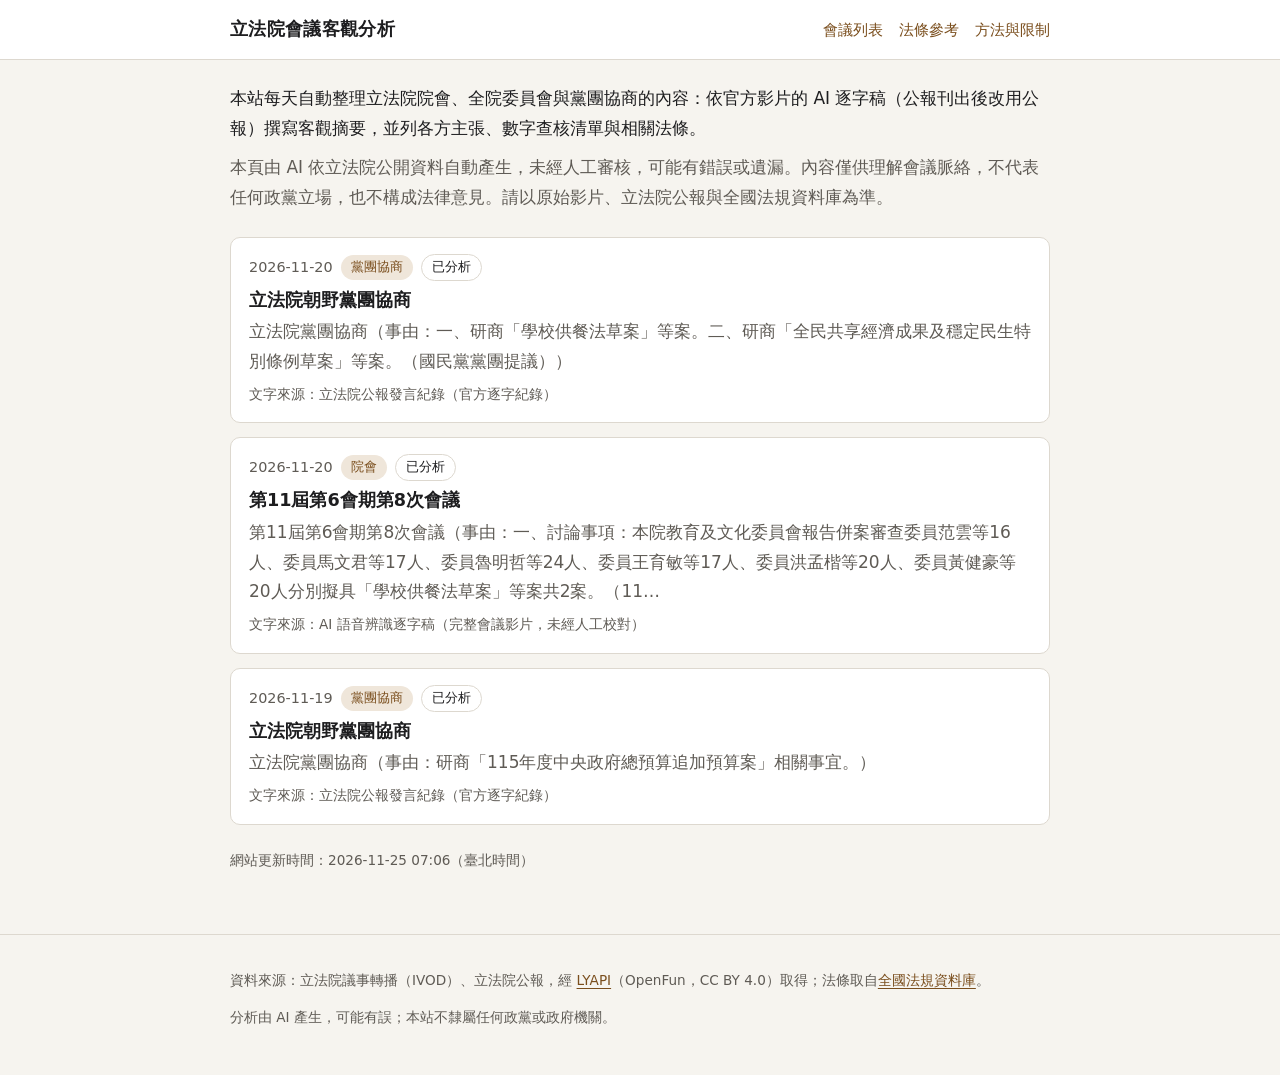
==== docs/index.html @ 0b8a0b53 "更新會議分析 2026-11-25 07:06" ====
<!doctype html>
<html lang="zh-Hant-TW">
<head>
<meta charset="utf-8">
<meta name="viewport" content="width=device-width, initial-scale=1">
<title>立法院會議客觀分析</title>
<meta name="description" content="立法院會議客觀分析">
<link rel="stylesheet" href="style.css">
</head>
<body>
<header class="site-header"><div class="wrap">
  <a class="brand" href="">立法院會議客觀分析</a>
  <nav><a href="">會議列表</a><a href="laws.html">法條參考</a><a href="about.html">方法與限制</a></nav>
</div></header>
<main class="wrap">
<section class="intro">
<p>本站每天自動整理立法院院會、全院委員會與黨團協商的內容：依官方影片的 AI 逐字稿（公報刊出後改用公報）撰寫客觀摘要，並列各方主張、數字查核清單與相關法條。</p>
<p class="muted">本頁由 AI 依立法院公開資料自動產生，未經人工審核，可能有錯誤或遺漏。內容僅供理解會議脈絡，不代表任何政黨立場，也不構成法律意見。請以原始影片、立法院公報與全國法規資料庫為準。</p>
</section>
<ul class="cards"><li class="card">
  <a href="m/2026-11-20-caucus-2026111843/">
    <div class="card-top"><span class="date">2026-11-20</span>
      <span class="tag">黨團協商</span>
      <span class="status ok">已分析</span></div>
    <h2>立法院朝野黨團協商</h2>
    <p class="muted">立法院黨團協商（事由：一、研商「學校供餐法草案」等案。二、研商「全民共享經濟成果及穩定民生特別條例草案」等案。（國民黨黨團提議））</p>
    <p class="source">文字來源：立法院公報發言紀錄（官方逐字紀錄）</p>
  </a>
</li>
<li class="card">
  <a href="m/2026-11-20-plenary-11-6-8/">
    <div class="card-top"><span class="date">2026-11-20</span>
      <span class="tag">院會</span>
      <span class="status ok">已分析</span></div>
    <h2>第11屆第6會期第8次會議</h2>
    <p class="muted">第11屆第6會期第8次會議（事由：一、討論事項：本院教育及文化委員會報告併案審查委員范雲等16人、委員馬文君等17人、委員魯明哲等24人、委員王育敏等17人、委員洪孟楷等20人、委員黃健豪等20人分別擬具「學校供餐法草案」等案共2案。（11…</p>
    <p class="source">文字來源：AI 語音辨識逐字稿（完整會議影片，未經人工校對）</p>
  </a>
</li>
<li class="card">
  <a href="m/2026-11-19-caucus-2026111740/">
    <div class="card-top"><span class="date">2026-11-19</span>
      <span class="tag">黨團協商</span>
      <span class="status ok">已分析</span></div>
    <h2>立法院朝野黨團協商</h2>
    <p class="muted">立法院黨團協商（事由：研商「115年度中央政府總預算追加預算案」相關事宜。）</p>
    <p class="source">文字來源：立法院公報發言紀錄（官方逐字紀錄）</p>
  </a>
</li></ul>
<p class="muted small">網站更新時間：2026-11-25 07:06（臺北時間）</p>
</main>
<footer class="site-footer"><div class="wrap">
  <p>資料來源：立法院議事轉播（IVOD）、立法院公報，經 <a href="https://v2.ly.govapi.tw/">LYAPI</a>（OpenFun，CC BY 4.0）取得；法條取自<a href="https://law.moj.gov.tw/">全國法規資料庫</a>。</p>
  <p>分析由 AI 產生，可能有誤；本站不隸屬任何政黨或政府機關。</p>
</div></footer>
</body>
</html>
---- docs/style.css ----
/* 刻意不使用任何政黨的代表色（藍、綠、白／青綠、黃），維持中性。 */
:root {
  --paper: #f6f4ef;
  --card: #ffffff;
  --ink: #1d1d1f;
  --muted: #5f5b55;
  --line: #ddd8cf;
  --accent: #7a4e1d;
  --accent-soft: #efe6da;
  --warn: #8a5a00;
  --warn-soft: #fbf1dc;
  --error: #8f2d2d;
  --error-soft: #f7e3e1;
  --radius: 10px;
  --font: "Noto Sans TC", "PingFang TC", "Microsoft JhengHei", system-ui, sans-serif;
}
@media (prefers-color-scheme: dark) {
  :root {
    --paper: #17161a; --card: #211f24; --ink: #ecebe8; --muted: #a9a49c; --line: #38353b;
    --accent: #d9a86c; --accent-soft: #2e271f; --warn: #e3b55a; --warn-soft: #2f2716;
    --error: #e38b84; --error-soft: #331d1c;
  }
}
* { box-sizing: border-box; }
html { -webkit-text-size-adjust: 100%; }
body { margin: 0; background: var(--paper); color: var(--ink); font-family: var(--font);
  font-size: 17px; line-height: 1.75; }
a { color: var(--accent); text-underline-offset: 3px; }
.wrap { max-width: 860px; margin: 0 auto; padding: 0 20px; }
.muted { color: var(--muted); }
.small { font-size: 0.85rem; }

.site-header { border-bottom: 1px solid var(--line); background: var(--card); }
.site-header .wrap { display: flex; flex-wrap: wrap; align-items: center; justify-content: space-between;
  gap: 8px; padding-top: 14px; padding-bottom: 14px; }
.brand { font-weight: 700; font-size: 1.1rem; color: var(--ink); text-decoration: none; letter-spacing: .02em; }
.site-header nav a { margin-left: 16px; font-size: .95rem; text-decoration: none; }
.site-header nav a:first-child { margin-left: 0; }
main.wrap { padding-top: 24px; padding-bottom: 48px; }
.site-footer { border-top: 1px solid var(--line); color: var(--muted); font-size: .85rem; padding: 20px 0 32px; }

.intro p { margin: 0 0 10px; }
.cards { list-style: none; padding: 0; margin: 24px 0; display: grid; gap: 14px; }
.card a { display: block; padding: 16px 18px; background: var(--card); border: 1px solid var(--line);
  border-radius: var(--radius); color: inherit; text-decoration: none; transition: border-color .15s; }
.card a:hover, .card a:focus-visible { border-color: var(--accent); }
.card h2 { font-size: 1.1rem; margin: 6px 0 4px; line-height: 1.5; }
.card p { margin: 0; }
.card .source { font-size: .85rem; color: var(--muted); margin-top: 6px; }
.card-top, .meta-line { display: flex; flex-wrap: wrap; align-items: center; gap: 8px; font-size: .9rem; }
.date { font-variant-numeric: tabular-nums; color: var(--muted); }
.tag { background: var(--accent-soft); color: var(--accent); border-radius: 999px; padding: 1px 10px; font-size: .82rem; }
.status { border-radius: 999px; padding: 1px 10px; font-size: .82rem; border: 1px solid var(--line); color: var(--muted); }
.status.ok { color: var(--ink); }
.status.warn { color: var(--warn); border-color: var(--warn); background: var(--warn-soft); }
.status.error { color: var(--error); border-color: var(--error); background: var(--error-soft); }
.empty { padding: 20px; background: var(--card); border: 1px dashed var(--line); border-radius: var(--radius); }

.crumbs { font-size: .9rem; margin: 0 0 4px; }
h1 { font-size: 1.6rem; line-height: 1.4; margin: 4px 0 10px; }
.notice { background: var(--card); border: 1px solid var(--line); border-left: 4px solid var(--accent);
  border-radius: var(--radius); padding: 12px 16px; margin: 16px 0; font-size: .92rem; }
.notice.warn { border-left-color: var(--warn); background: var(--warn-soft); }
.notice ul { margin: 6px 0 0; padding-left: 1.2em; }

.analysis { margin-top: 28px; }
.analysis h2 { font-size: 1.25rem; margin: 36px 0 10px; padding-bottom: 6px; border-bottom: 1px solid var(--line); }
.analysis h3 { font-size: 1.05rem; margin: 24px 0 8px; }
.analysis blockquote { margin: 12px 0; padding: 4px 14px; border-left: 3px solid var(--line); color: var(--muted); }
.analysis code { font-size: .9em; }
.table-wrap { overflow-x: auto; margin: 14px 0; border: 1px solid var(--line); border-radius: var(--radius); background: var(--card); }
table { border-collapse: collapse; width: 100%; font-size: .9rem; line-height: 1.6; }
th, td { border-bottom: 1px solid var(--line); padding: 8px 10px; text-align: left; vertical-align: top; }
th { background: var(--accent-soft); white-space: nowrap; }
tr:last-child td { border-bottom: 0; }

.toc ul { columns: 2; padding-left: 1.2em; margin: 16px 0 8px; }
.law { margin-top: 32px; }
.law h2 { font-size: 1.25rem; margin-bottom: 4px; padding-bottom: 6px; border-bottom: 1px solid var(--line); }
.law p { margin: 4px 0; }
.article { display: grid; grid-template-columns: 7.5em 1fr; gap: 12px; padding: 10px 0; border-bottom: 1px dashed var(--line); }
.article-no { font-weight: 600; white-space: nowrap; }
.article-text { line-height: 1.8; }
.article-note { margin: 6px 0 0; padding: 6px 10px; font-size: .85rem; background: var(--warn-soft); color: var(--warn); border-radius: 6px; }
@media (max-width: 560px) {
  .article { grid-template-columns: 1fr; gap: 2px; }
  .toc ul { columns: 1; }
}
.sources { margin-top: 40px; padding-top: 12px; border-top: 1px solid var(--line); }
.sources h2 { font-size: 1.1rem; }
.links { padding-left: 1.2em; }
.clips summary { cursor: pointer; color: var(--accent); }
.clips ul { columns: 2; padding-left: 1.2em; }
@media (max-width: 560px) {
  body { font-size: 16px; }
  h1 { font-size: 1.35rem; }
  .clips ul { columns: 1; }
}
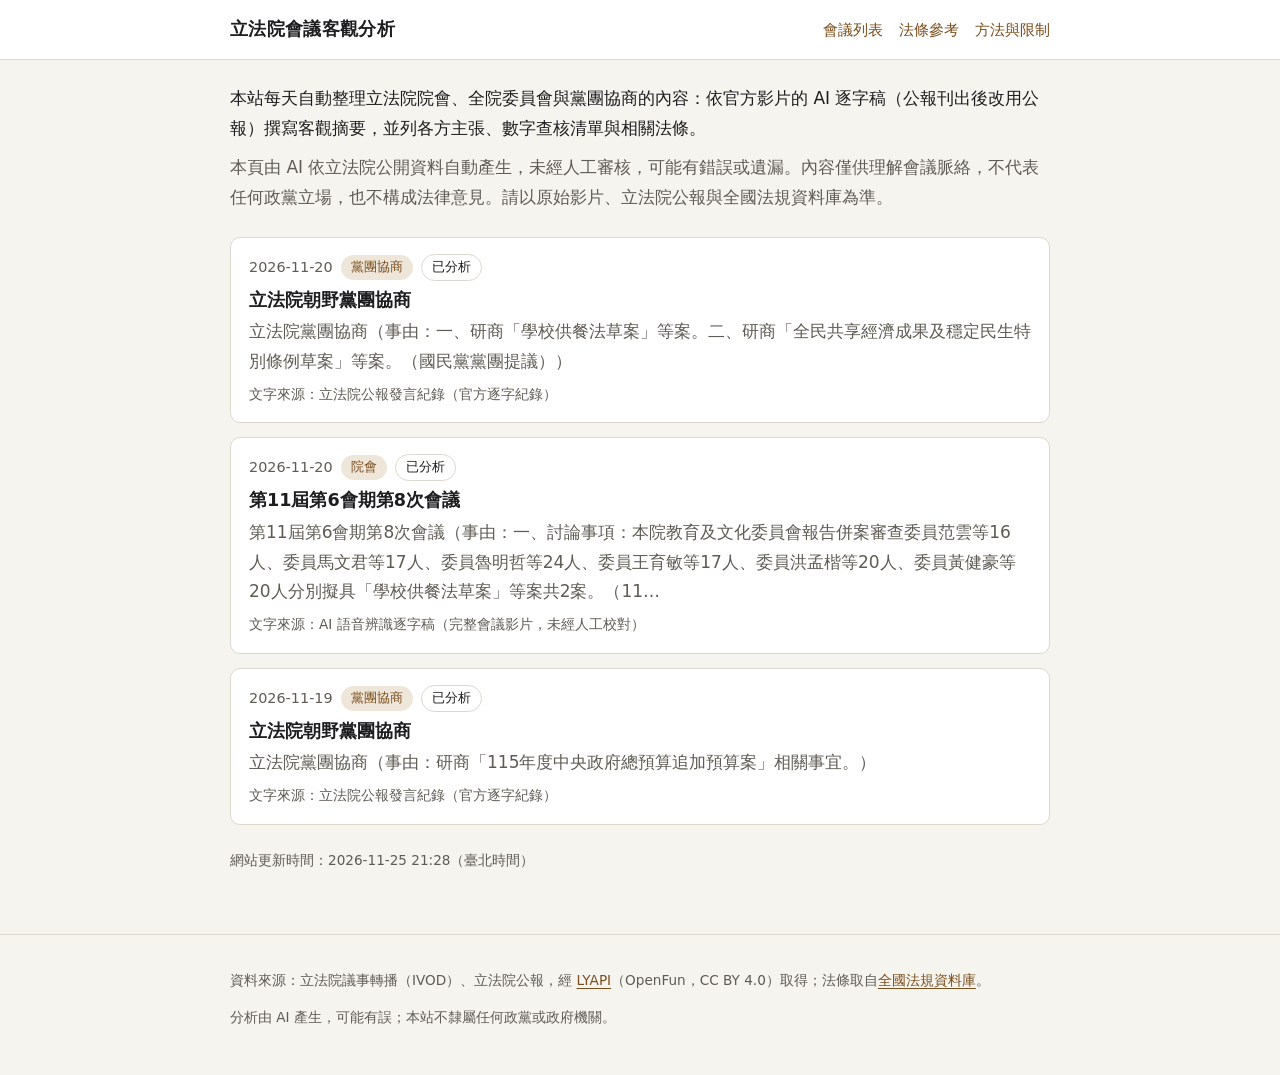
==== commit 8f34f4d5: "更新會議分析 2026-11-25 21:28" ====
--- a/docs/index.html
+++ b/docs/index.html
@@ -47,7 +47,7 @@
     <p class="source">文字來源：立法院公報發言紀錄（官方逐字紀錄）</p>
   </a>
 </li></ul>
-<p class="muted small">網站更新時間：2026-11-25 07:06（臺北時間）</p>
+<p class="muted small">網站更新時間：2026-11-25 21:28（臺北時間）</p>
 </main>
 <footer class="site-footer"><div class="wrap">
   <p>資料來源：立法院議事轉播（IVOD）、立法院公報，經 <a href="https://v2.ly.govapi.tw/">LYAPI</a>（OpenFun，CC BY 4.0）取得；法條取自<a href="https://law.moj.gov.tw/">全國法規資料庫</a>。</p>
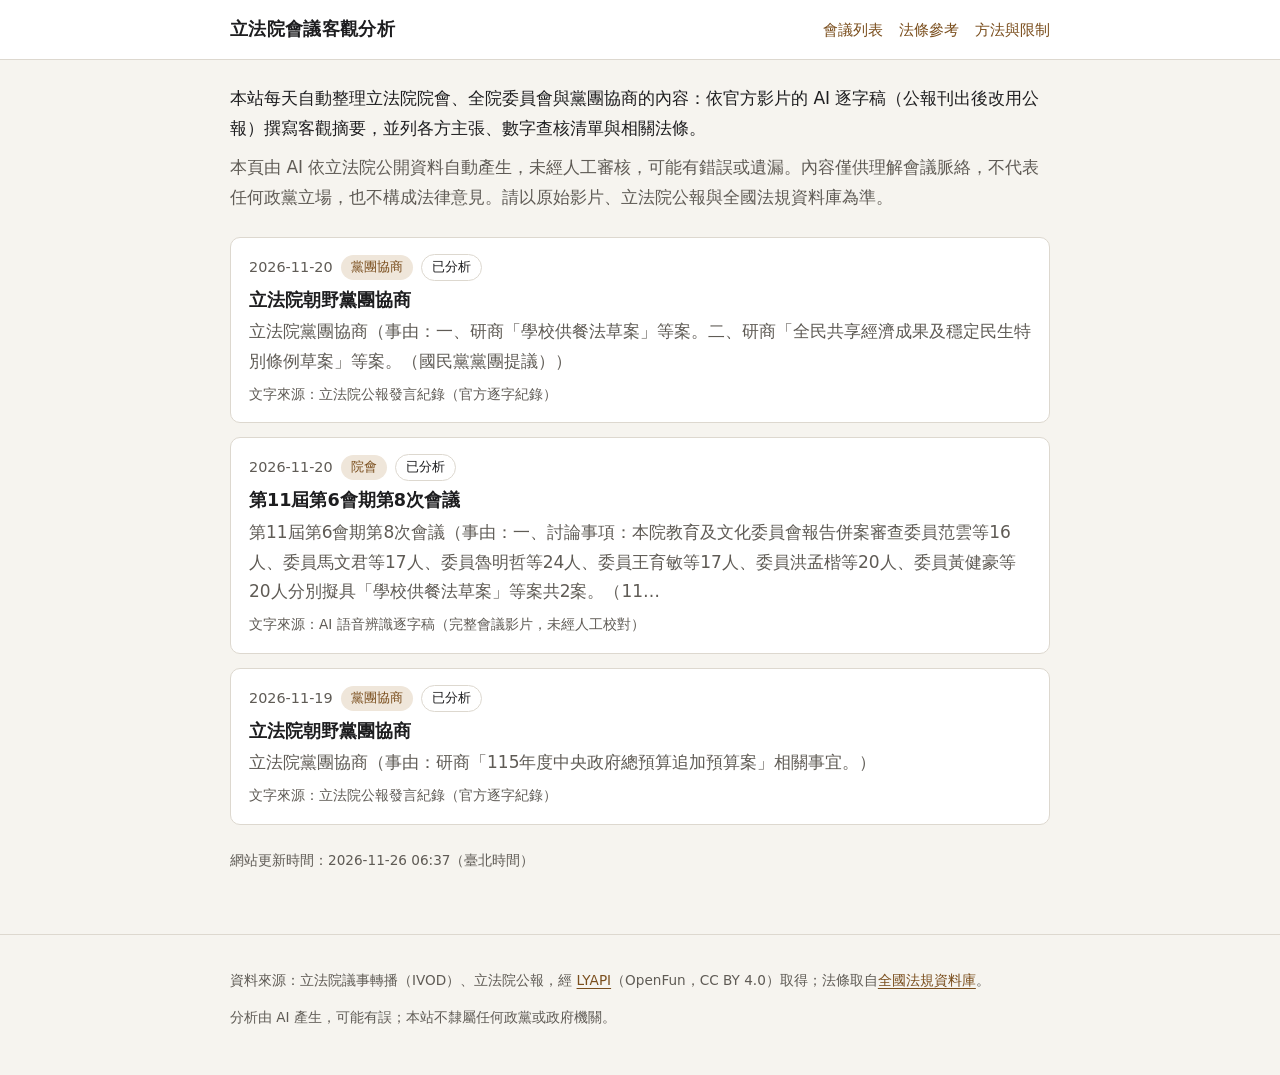
==== commit 2f680ff8: "更新會議分析 2026-11-26 06:37" ====
--- a/docs/index.html
+++ b/docs/index.html
@@ -47,7 +47,7 @@
     <p class="source">文字來源：立法院公報發言紀錄（官方逐字紀錄）</p>
   </a>
 </li></ul>
-<p class="muted small">網站更新時間：2026-11-25 21:28（臺北時間）</p>
+<p class="muted small">網站更新時間：2026-11-26 06:37（臺北時間）</p>
 </main>
 <footer class="site-footer"><div class="wrap">
   <p>資料來源：立法院議事轉播（IVOD）、立法院公報，經 <a href="https://v2.ly.govapi.tw/">LYAPI</a>（OpenFun，CC BY 4.0）取得；法條取自<a href="https://law.moj.gov.tw/">全國法規資料庫</a>。</p>
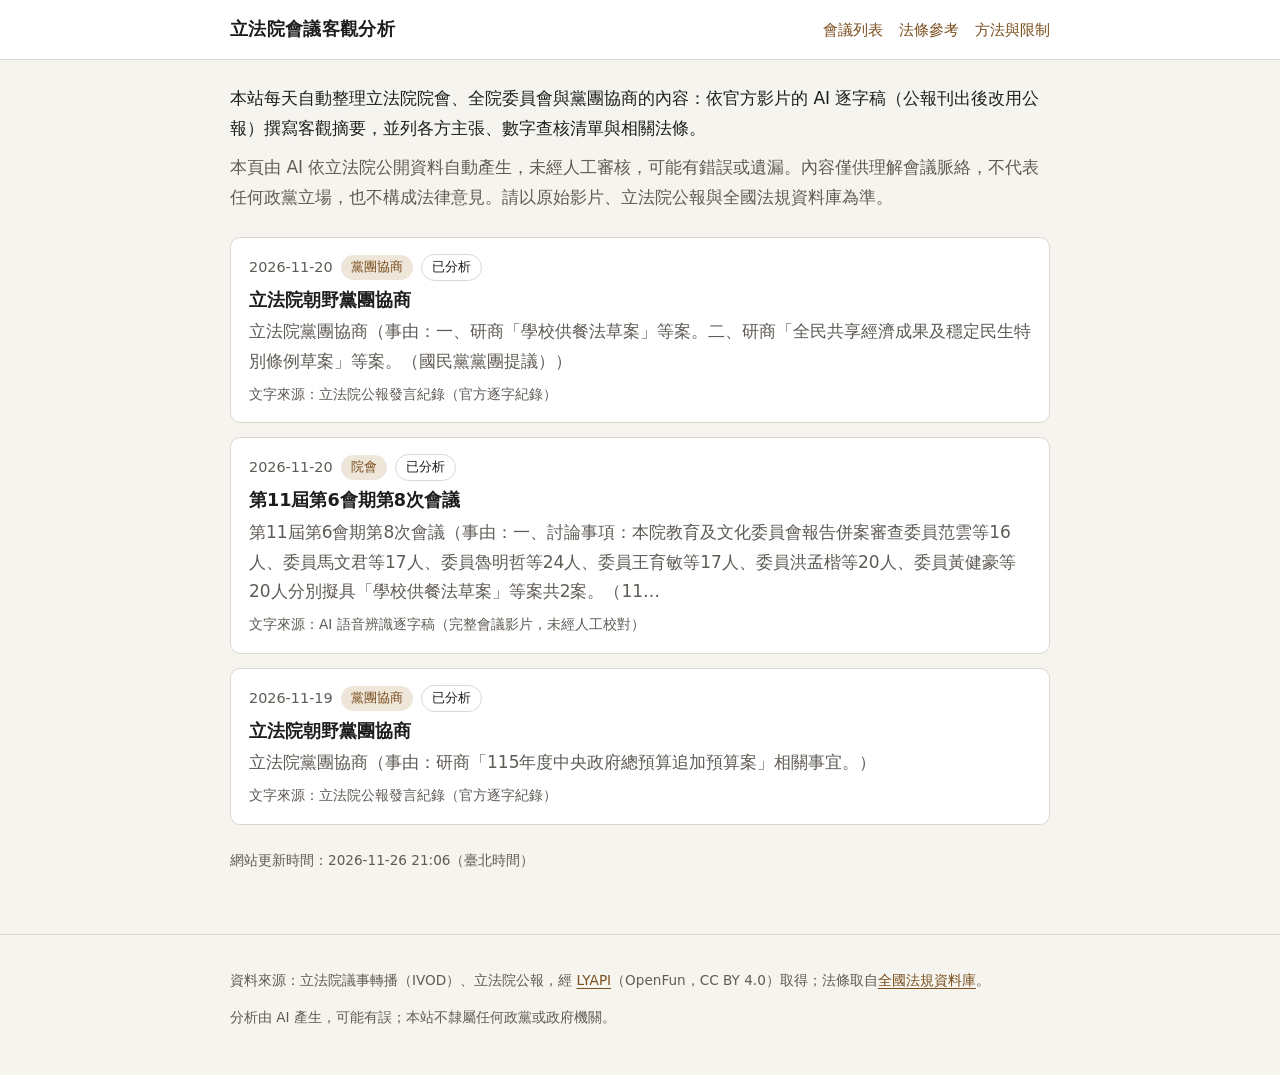
==== commit f9145d2a: "更新會議分析 2026-11-26 21:06" ====
--- a/docs/index.html
+++ b/docs/index.html
@@ -47,7 +47,7 @@
     <p class="source">文字來源：立法院公報發言紀錄（官方逐字紀錄）</p>
   </a>
 </li></ul>
-<p class="muted small">網站更新時間：2026-11-26 06:37（臺北時間）</p>
+<p class="muted small">網站更新時間：2026-11-26 21:06（臺北時間）</p>
 </main>
 <footer class="site-footer"><div class="wrap">
   <p>資料來源：立法院議事轉播（IVOD）、立法院公報，經 <a href="https://v2.ly.govapi.tw/">LYAPI</a>（OpenFun，CC BY 4.0）取得；法條取自<a href="https://law.moj.gov.tw/">全國法規資料庫</a>。</p>
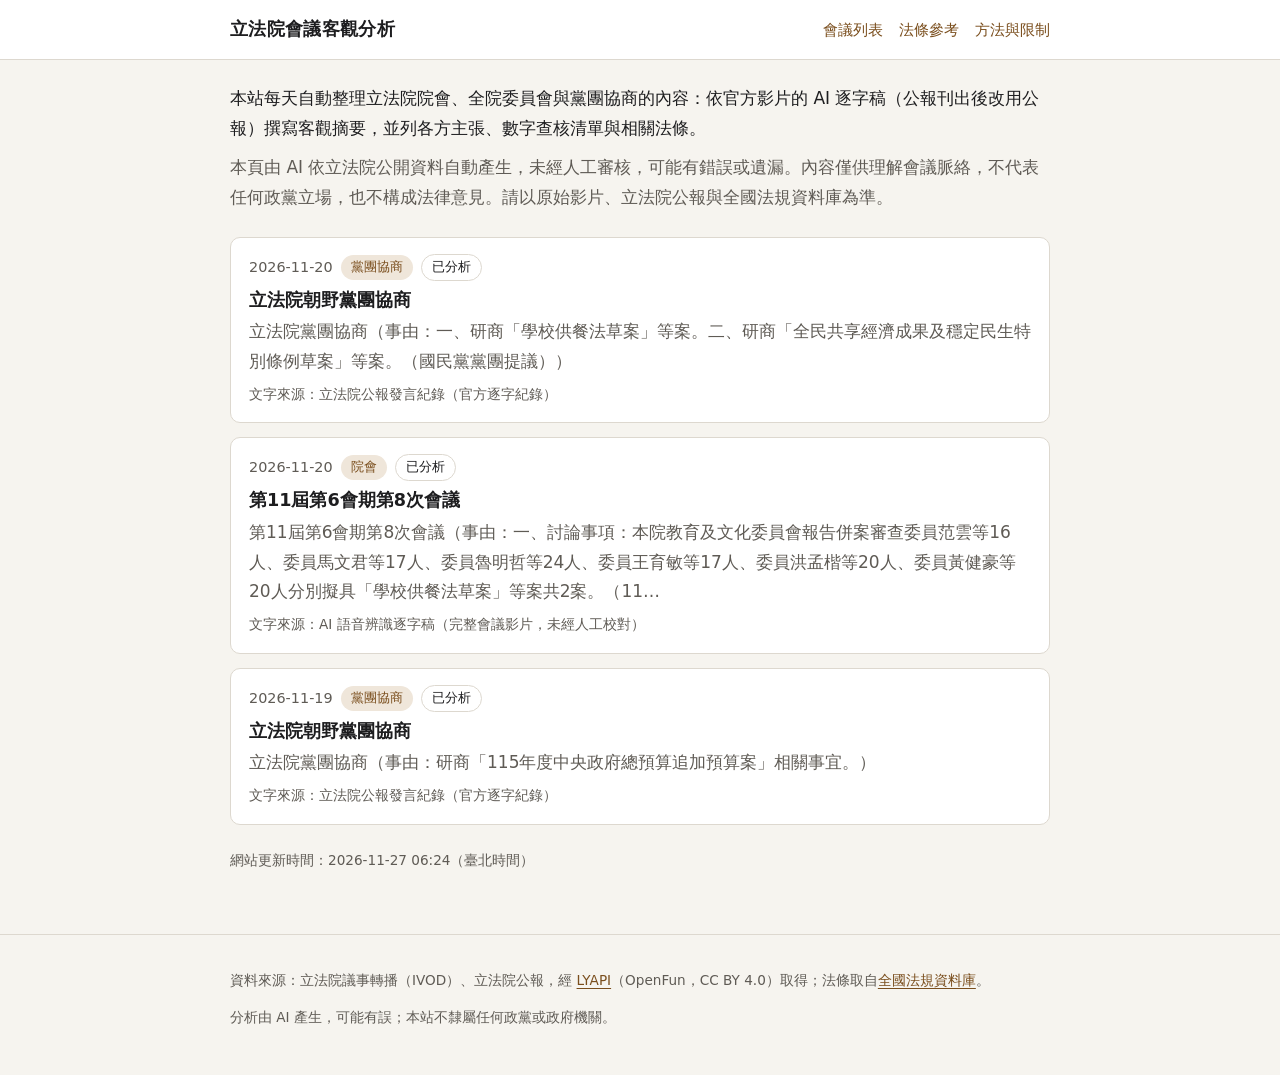
==== commit a1ff000b: "更新會議分析 2026-11-27 06:24" ====
--- a/docs/index.html
+++ b/docs/index.html
@@ -47,7 +47,7 @@
     <p class="source">文字來源：立法院公報發言紀錄（官方逐字紀錄）</p>
   </a>
 </li></ul>
-<p class="muted small">網站更新時間：2026-11-26 21:06（臺北時間）</p>
+<p class="muted small">網站更新時間：2026-11-27 06:24（臺北時間）</p>
 </main>
 <footer class="site-footer"><div class="wrap">
   <p>資料來源：立法院議事轉播（IVOD）、立法院公報，經 <a href="https://v2.ly.govapi.tw/">LYAPI</a>（OpenFun，CC BY 4.0）取得；法條取自<a href="https://law.moj.gov.tw/">全國法規資料庫</a>。</p>
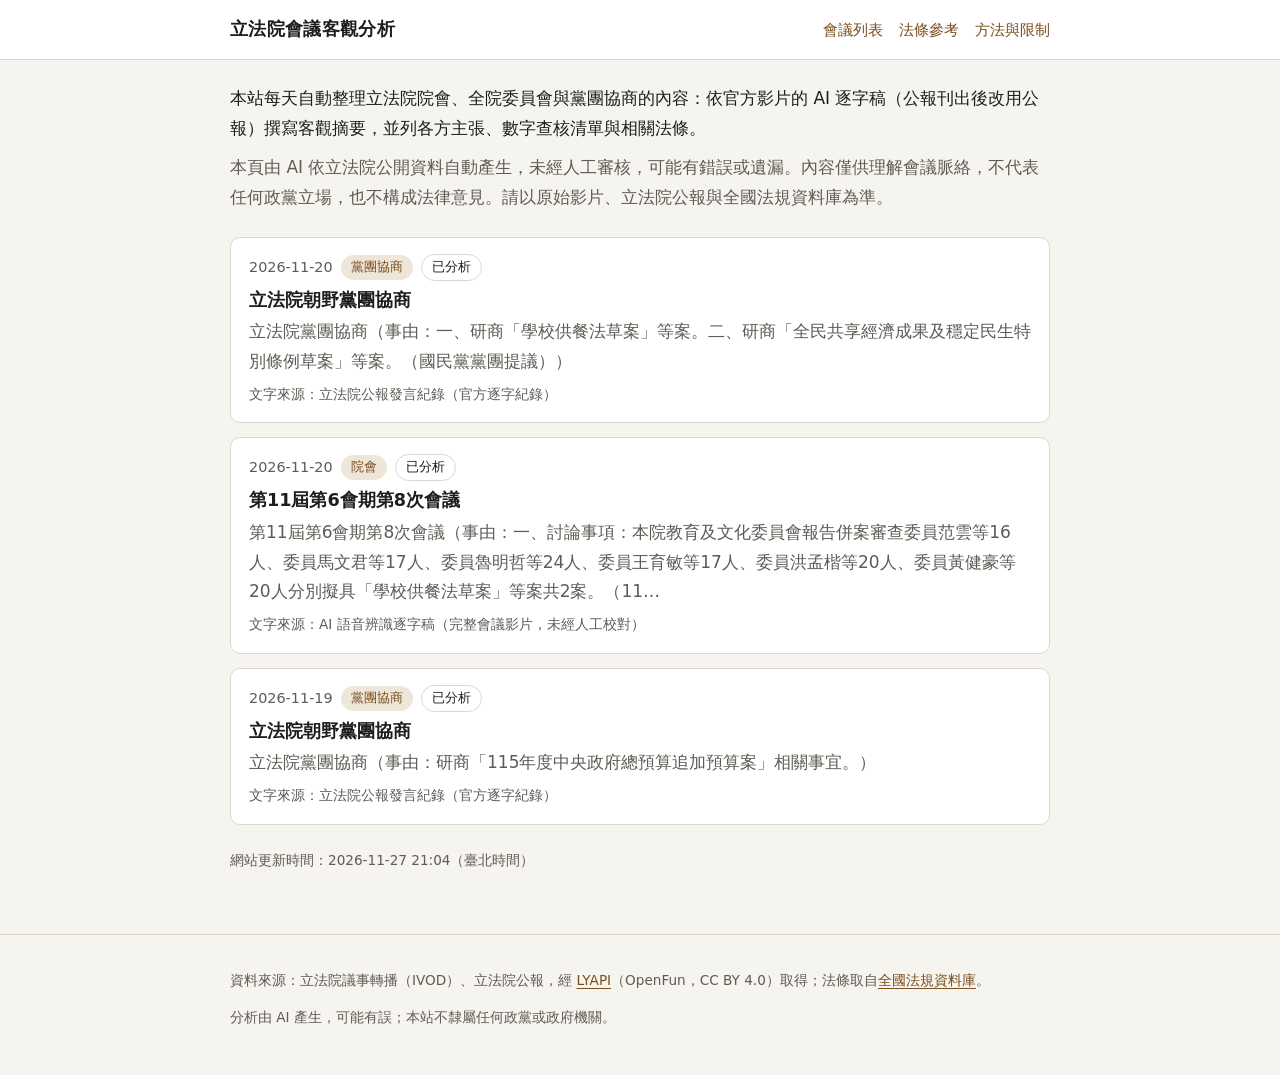
==== commit edff6c47: "更新會議分析 2026-11-27 21:04" ====
--- a/docs/index.html
+++ b/docs/index.html
@@ -47,7 +47,7 @@
     <p class="source">文字來源：立法院公報發言紀錄（官方逐字紀錄）</p>
   </a>
 </li></ul>
-<p class="muted small">網站更新時間：2026-11-27 06:24（臺北時間）</p>
+<p class="muted small">網站更新時間：2026-11-27 21:04（臺北時間）</p>
 </main>
 <footer class="site-footer"><div class="wrap">
   <p>資料來源：立法院議事轉播（IVOD）、立法院公報，經 <a href="https://v2.ly.govapi.tw/">LYAPI</a>（OpenFun，CC BY 4.0）取得；法條取自<a href="https://law.moj.gov.tw/">全國法規資料庫</a>。</p>
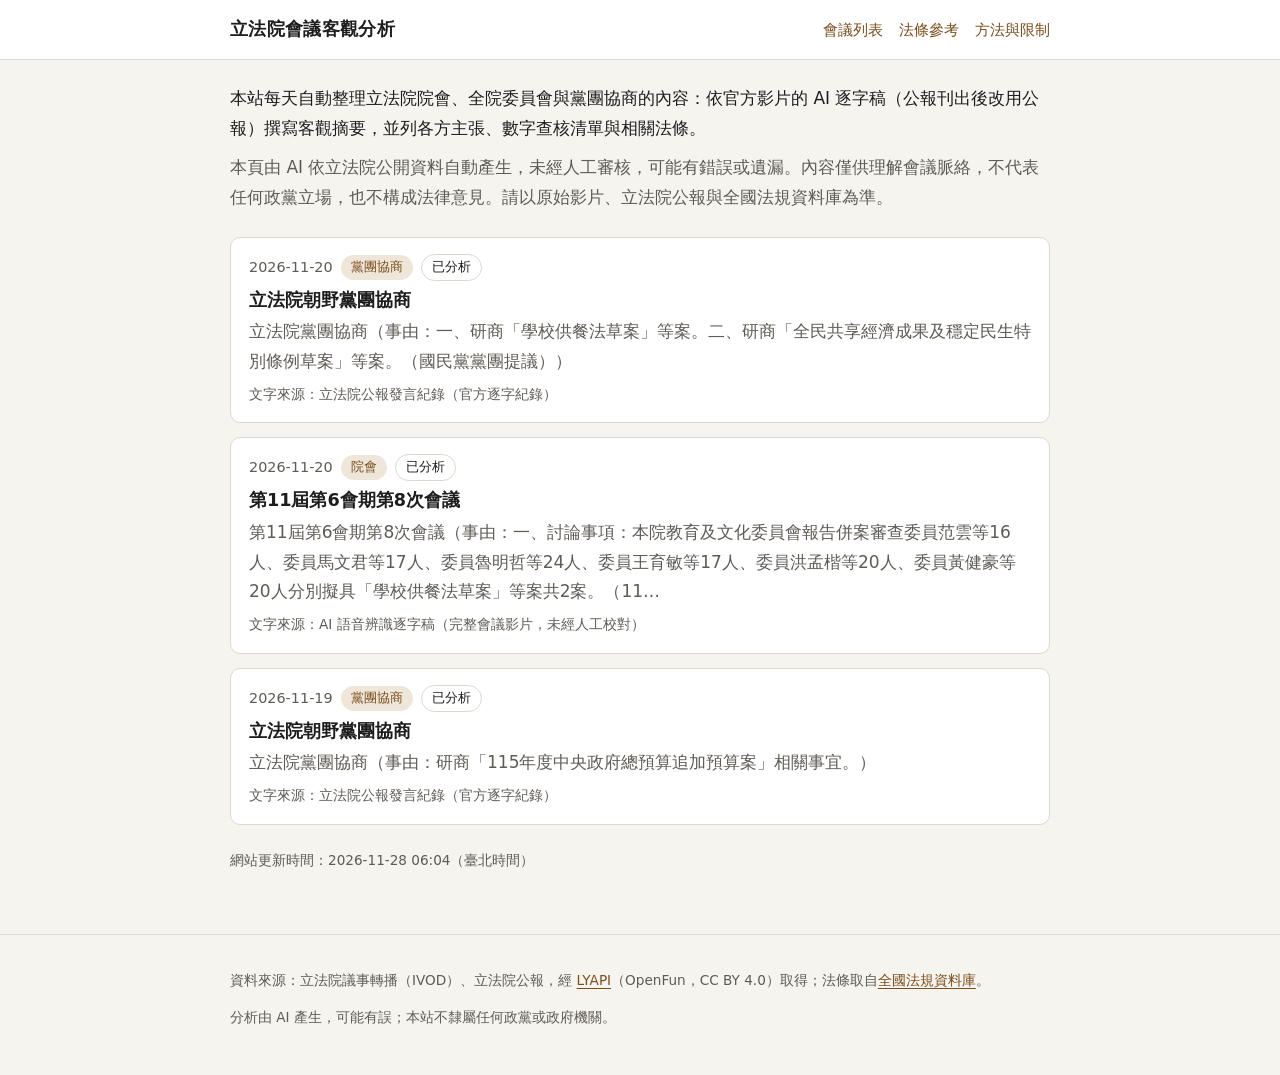
==== commit 6fb3367b: "更新會議分析 2026-11-28 06:04" ====
--- a/docs/index.html
+++ b/docs/index.html
@@ -47,7 +47,7 @@
     <p class="source">文字來源：立法院公報發言紀錄（官方逐字紀錄）</p>
   </a>
 </li></ul>
-<p class="muted small">網站更新時間：2026-11-27 21:04（臺北時間）</p>
+<p class="muted small">網站更新時間：2026-11-28 06:04（臺北時間）</p>
 </main>
 <footer class="site-footer"><div class="wrap">
   <p>資料來源：立法院議事轉播（IVOD）、立法院公報，經 <a href="https://v2.ly.govapi.tw/">LYAPI</a>（OpenFun，CC BY 4.0）取得；法條取自<a href="https://law.moj.gov.tw/">全國法規資料庫</a>。</p>
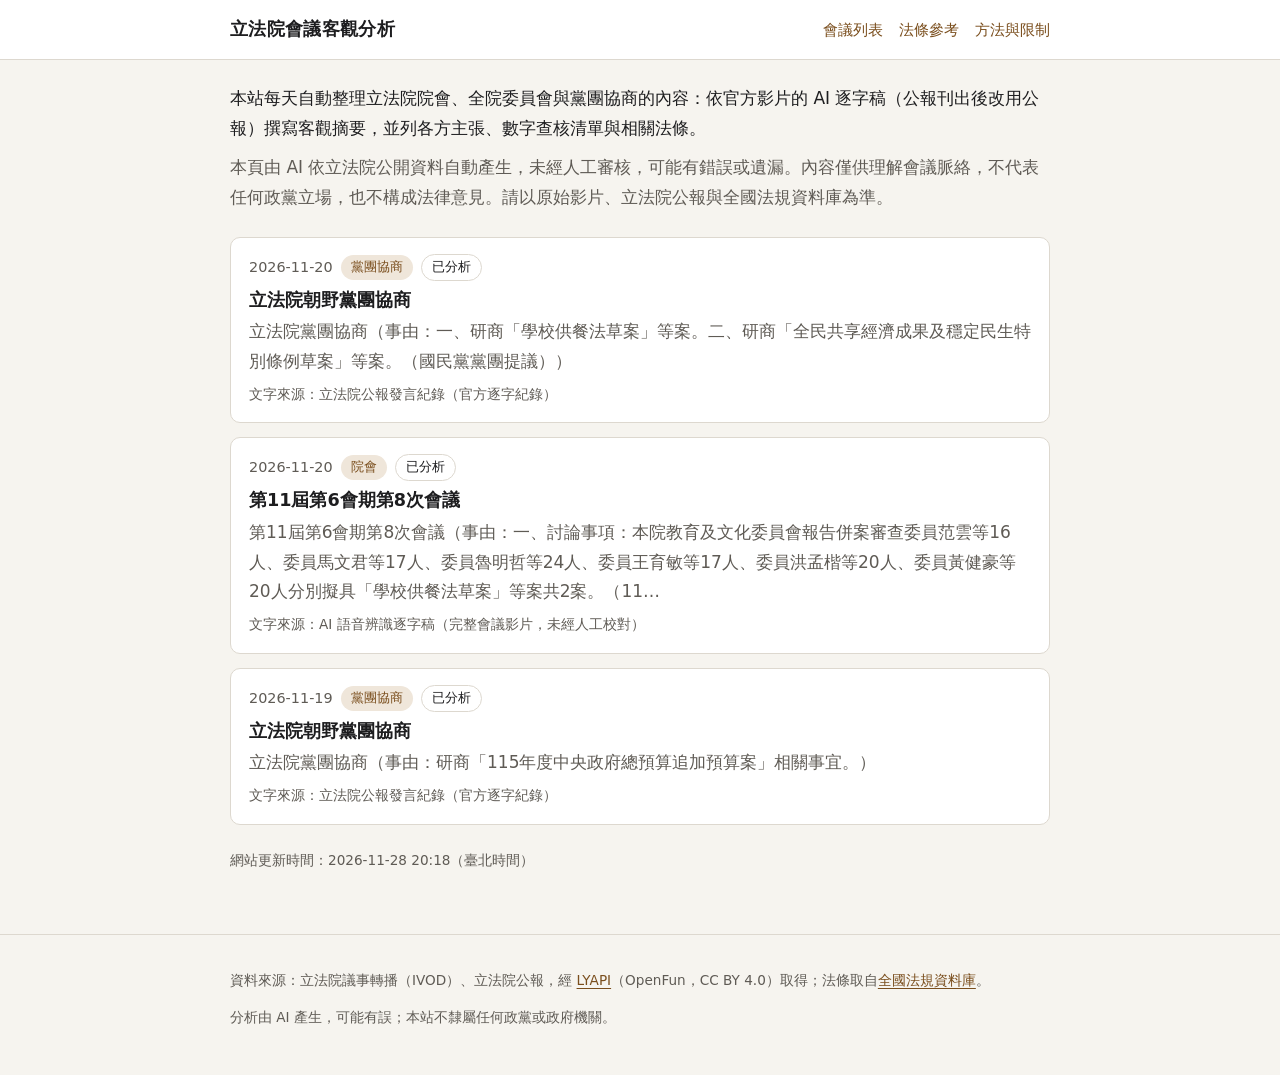
==== commit 988d3f6f: "更新會議分析 2026-11-28 20:18" ====
--- a/docs/index.html
+++ b/docs/index.html
@@ -47,7 +47,7 @@
     <p class="source">文字來源：立法院公報發言紀錄（官方逐字紀錄）</p>
   </a>
 </li></ul>
-<p class="muted small">網站更新時間：2026-11-28 06:04（臺北時間）</p>
+<p class="muted small">網站更新時間：2026-11-28 20:18（臺北時間）</p>
 </main>
 <footer class="site-footer"><div class="wrap">
   <p>資料來源：立法院議事轉播（IVOD）、立法院公報，經 <a href="https://v2.ly.govapi.tw/">LYAPI</a>（OpenFun，CC BY 4.0）取得；法條取自<a href="https://law.moj.gov.tw/">全國法規資料庫</a>。</p>
